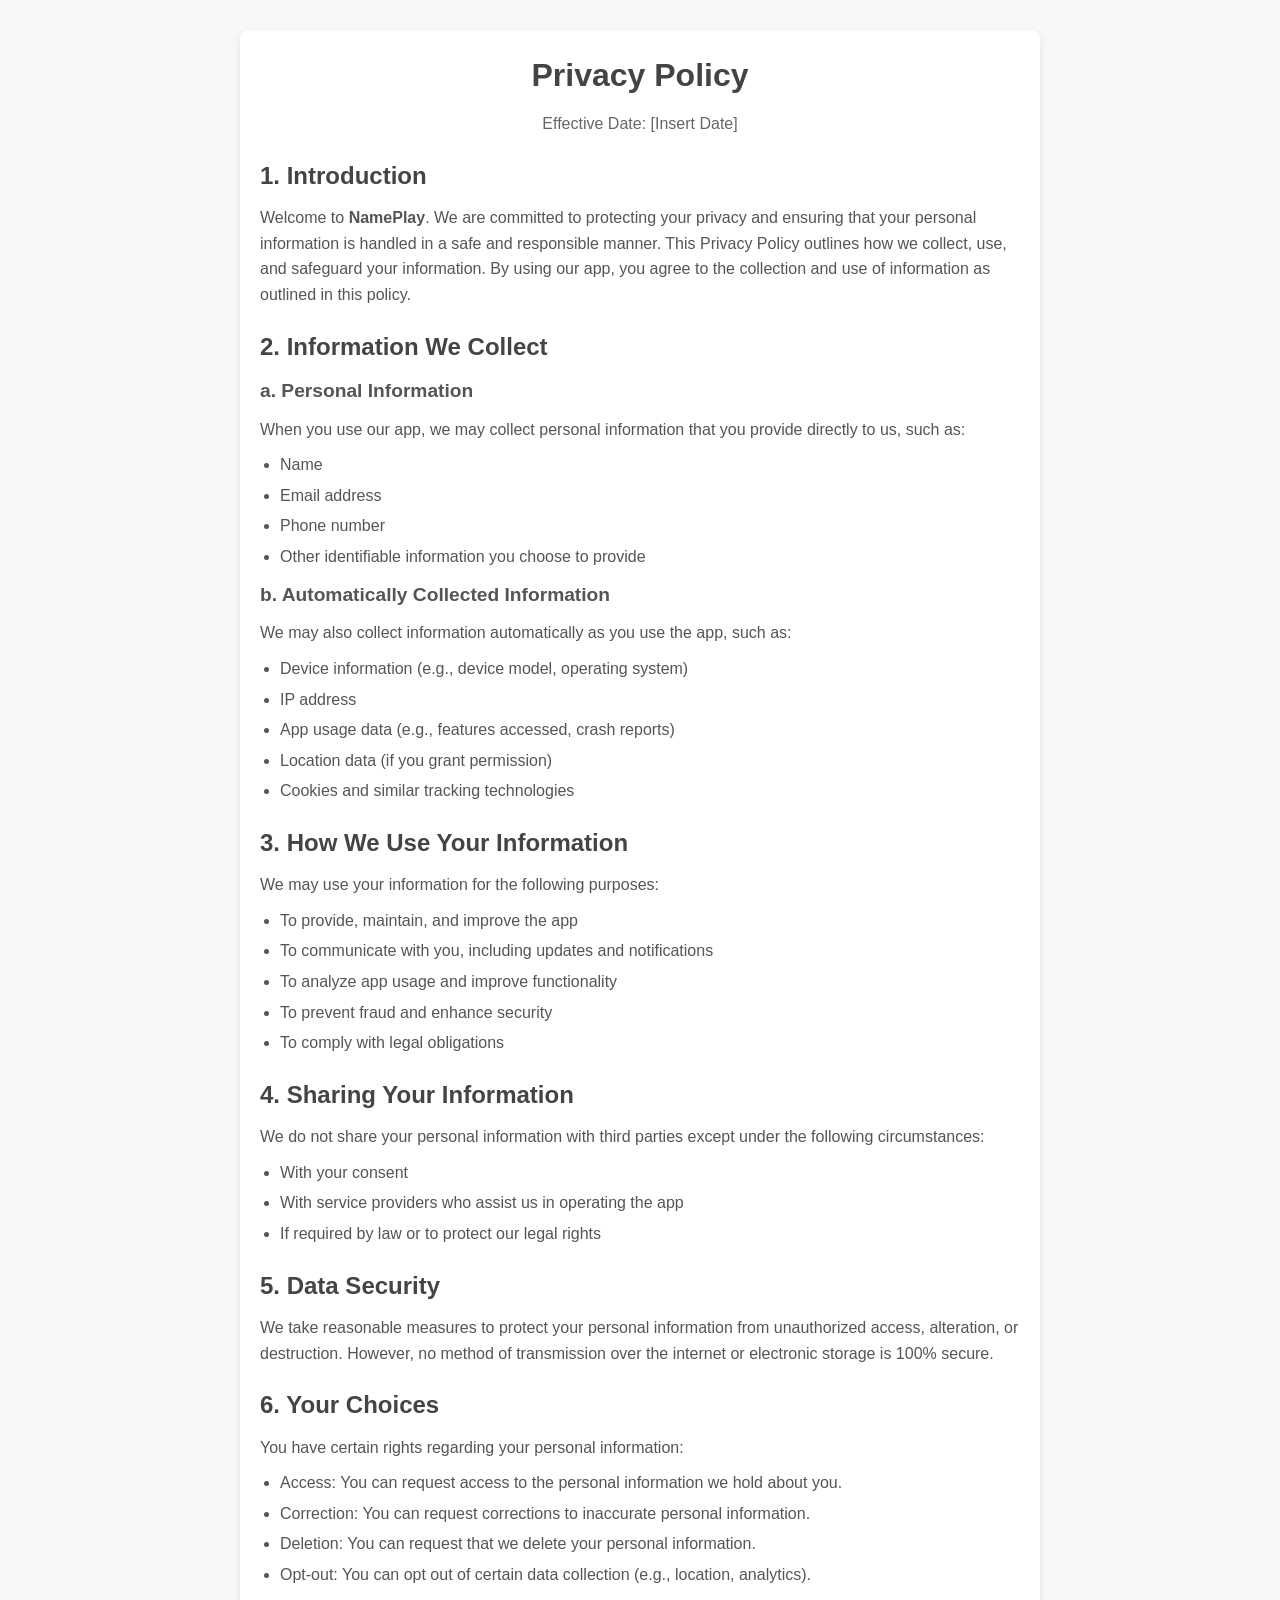
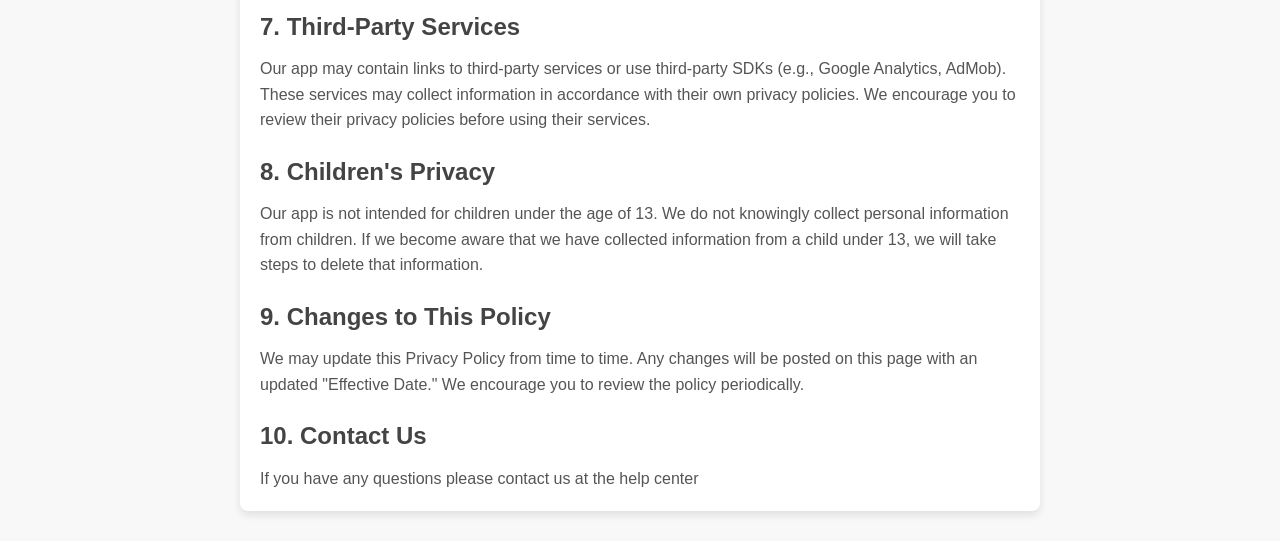
==== index.html @ d82a4f6d "change html file name to index" ====
<!DOCTYPE html>
<html lang="en">
<head>
    <meta charset="UTF-8">
    <meta name="viewport" content="width=device-width, initial-scale=1.0">
    <meta http-equiv="X-UA-Compatible" content="ie=edge">
    <title>Privacy Policy - NamePlay</title>
    <link rel="stylesheet" href="styles.css">
</head>
<body>

    <div class="container">
        <header>
            <h1>Privacy Policy</h1>
            <p>Effective Date: [Insert Date]</p>
        </header>

        <section>
            <h2>1. Introduction</h2>
            <p>Welcome to <strong>NamePlay</strong>. We are committed to protecting your privacy and ensuring that your personal information is handled in a safe and responsible manner. This Privacy Policy outlines how we collect, use, and safeguard your information. By using our app, you agree to the collection and use of information as outlined in this policy.</p>
        </section>

        <section>
            <h2>2. Information We Collect</h2>
            <h3>a. Personal Information</h3>
            <p>When you use our app, we may collect personal information that you provide directly to us, such as:</p>
            <ul>
                <li>Name</li>
                <li>Email address</li>
                <li>Phone number</li>
                <li>Other identifiable information you choose to provide</li>
            </ul>

            <h3>b. Automatically Collected Information</h3>
            <p>We may also collect information automatically as you use the app, such as:</p>
            <ul>
                <li>Device information (e.g., device model, operating system)</li>
                <li>IP address</li>
                <li>App usage data (e.g., features accessed, crash reports)</li>
                <li>Location data (if you grant permission)</li>
                <li>Cookies and similar tracking technologies</li>
            </ul>
        </section>

        <section>
            <h2>3. How We Use Your Information</h2>
            <p>We may use your information for the following purposes:</p>
            <ul>
                <li>To provide, maintain, and improve the app</li>
                <li>To communicate with you, including updates and notifications</li>
                <li>To analyze app usage and improve functionality</li>
                <li>To prevent fraud and enhance security</li>
                <li>To comply with legal obligations</li>
            </ul>
        </section>

        <section>
            <h2>4. Sharing Your Information</h2>
            <p>We do not share your personal information with third parties except under the following circumstances:</p>
            <ul>
                <li>With your consent</li>
                <li>With service providers who assist us in operating the app</li>
                <li>If required by law or to protect our legal rights</li>
            </ul>
        </section>

        <section>
            <h2>5. Data Security</h2>
            <p>We take reasonable measures to protect your personal information from unauthorized access, alteration, or destruction. However, no method of transmission over the internet or electronic storage is 100% secure.</p>
        </section>

        <section>
            <h2>6. Your Choices</h2>
            <p>You have certain rights regarding your personal information:</p>
            <ul>
                <li>Access: You can request access to the personal information we hold about you.</li>
                <li>Correction: You can request corrections to inaccurate personal information.</li>
                <li>Deletion: You can request that we delete your personal information.</li>
                <li>Opt-out: You can opt out of certain data collection (e.g., location, analytics).</li>
            </ul>
        </section>

        <section>
            <h2>7. Third-Party Services</h2>
            <p>Our app may contain links to third-party services or use third-party SDKs (e.g., Google Analytics, AdMob). These services may collect information in accordance with their own privacy policies. We encourage you to review their privacy policies before using their services.</p>
        </section>

        <section>
            <h2>8. Children's Privacy</h2>
            <p>Our app is not intended for children under the age of 13. We do not knowingly collect personal information from children. If we become aware that we have collected information from a child under 13, we will take steps to delete that information.</p>
        </section>

        <section>
            <h2>9. Changes to This Policy</h2>
            <p>We may update this Privacy Policy from time to time. Any changes will be posted on this page with an updated "Effective Date." We encourage you to review the policy periodically.</p>
        </section>

        <section>
            <h2>10. Contact Us</h2>
            <p>If you have any questions please contact us at the help center</p>

        </section>

    </div>

</body>
</html>
---- styles.css ----
* {
    margin: 0;
    padding: 0;
    box-sizing: border-box;
}

body {
    font-family: 'Arial', sans-serif;
    line-height: 1.6;
    color: #333;
    background-color: #f8f8f8;
}

.container {
    width: 90%;
    max-width: 800px;
    margin: 30px auto;
    padding: 20px;
    background-color: white;
    box-shadow: 0 4px 8px rgba(0, 0, 0, 0.1);
    border-radius: 8px;
}

header h1 {
    text-align: center;
    font-size: 2rem;
    color: #444;
    margin-bottom: 10px;
}

header p {
    text-align: center;
    font-size: 1rem;
    color: #666;
}

section h2 {
    font-size: 1.5rem;
    color: #444;
    margin-top: 20px;
}

section h3 {
    font-size: 1.2rem;
    color: #555;
    margin-top: 10px;
}

section p {
    font-size: 1rem;
    margin-top: 10px;
    color: #555;
}

ul {
    margin-top: 10px;
    margin-left: 20px;
}

ul li {
    font-size: 1rem;
    color: #555;
    margin-bottom: 5px;
}

a {
    color: #1e90ff;
    text-decoration: none;
}

a:hover {
    text-decoration: underline;
}

@media (max-width: 600px) {
    .container {
        width: 95%;
        padding: 15px;
    }

    header h1 {
        font-size: 1.8rem;
    }

    section h2 {
        font-size: 1.3rem;
    }

    section h3 {
        font-size: 1rem;
    }
}
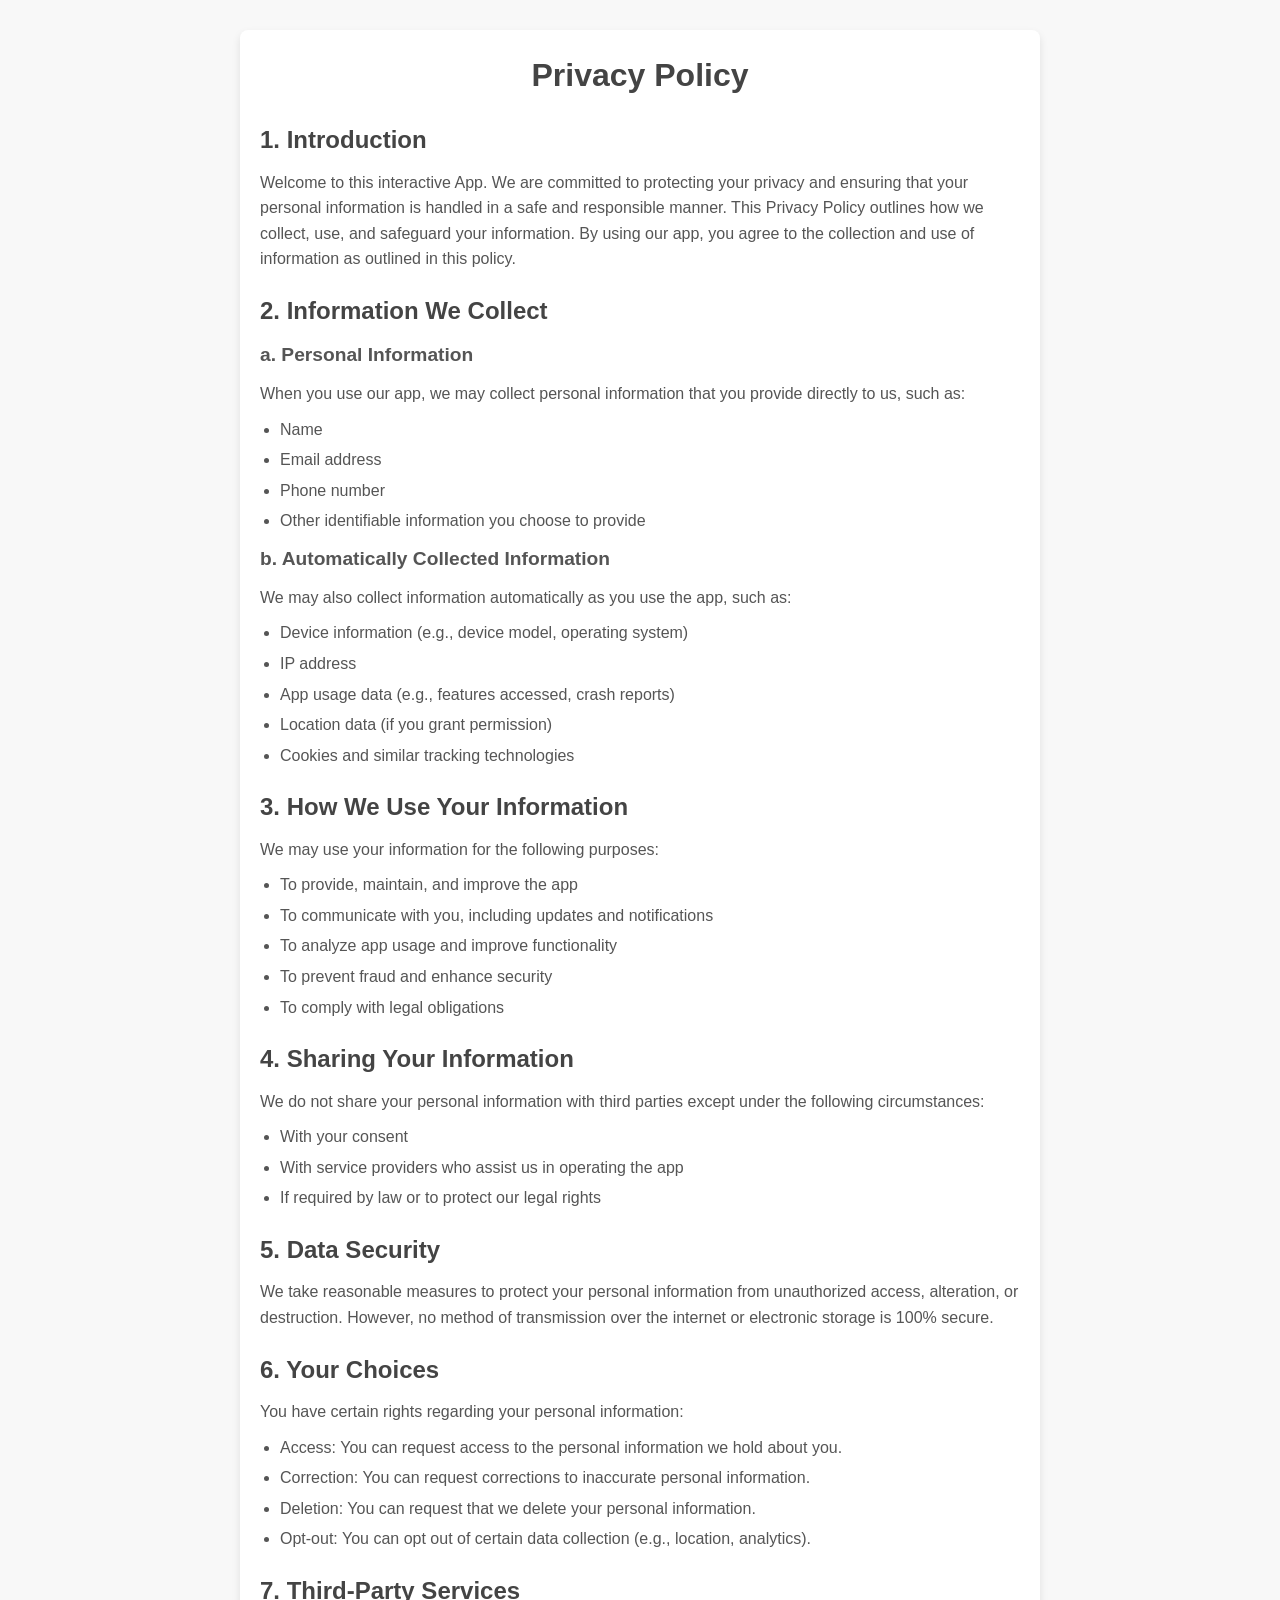
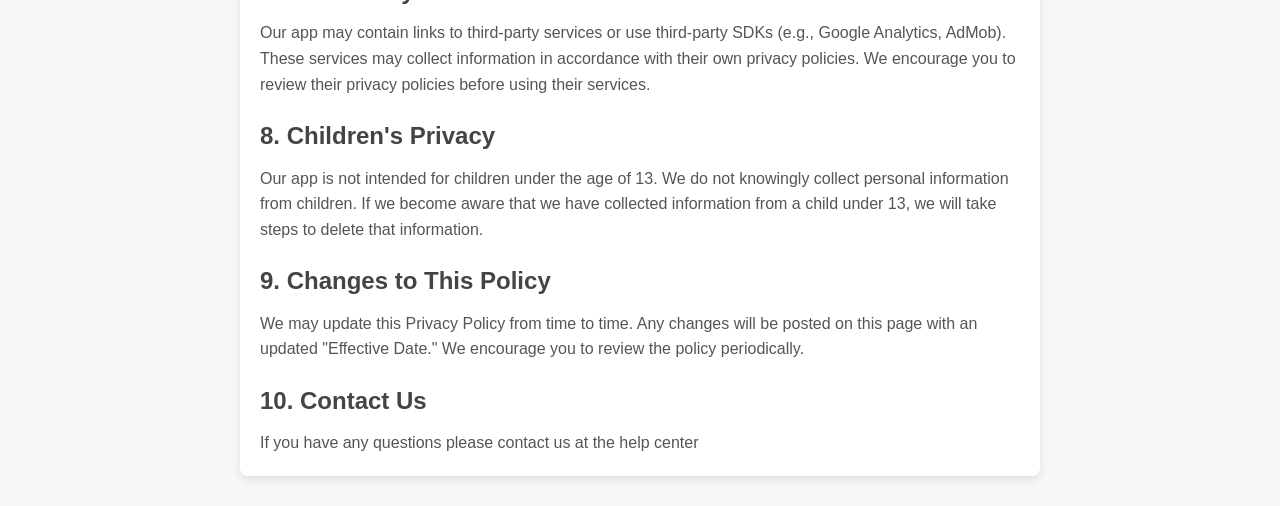
==== commit 60a601fe: "Update Privacy Policy introduction text for clarity" ====
--- a/index.html
+++ b/index.html
@@ -12,12 +12,11 @@
     <div class="container">
         <header>
             <h1>Privacy Policy</h1>
-            <p>Effective Date: [Insert Date]</p>
         </header>
 
         <section>
             <h2>1. Introduction</h2>
-            <p>Welcome to <strong>NamePlay</strong>. We are committed to protecting your privacy and ensuring that your personal information is handled in a safe and responsible manner. This Privacy Policy outlines how we collect, use, and safeguard your information. By using our app, you agree to the collection and use of information as outlined in this policy.</p>
+            <p>Welcome to this interactive App. We are committed to protecting your privacy and ensuring that your personal information is handled in a safe and responsible manner. This Privacy Policy outlines how we collect, use, and safeguard your information. By using our app, you agree to the collection and use of information as outlined in this policy.</p>
         </section>
 
         <section>
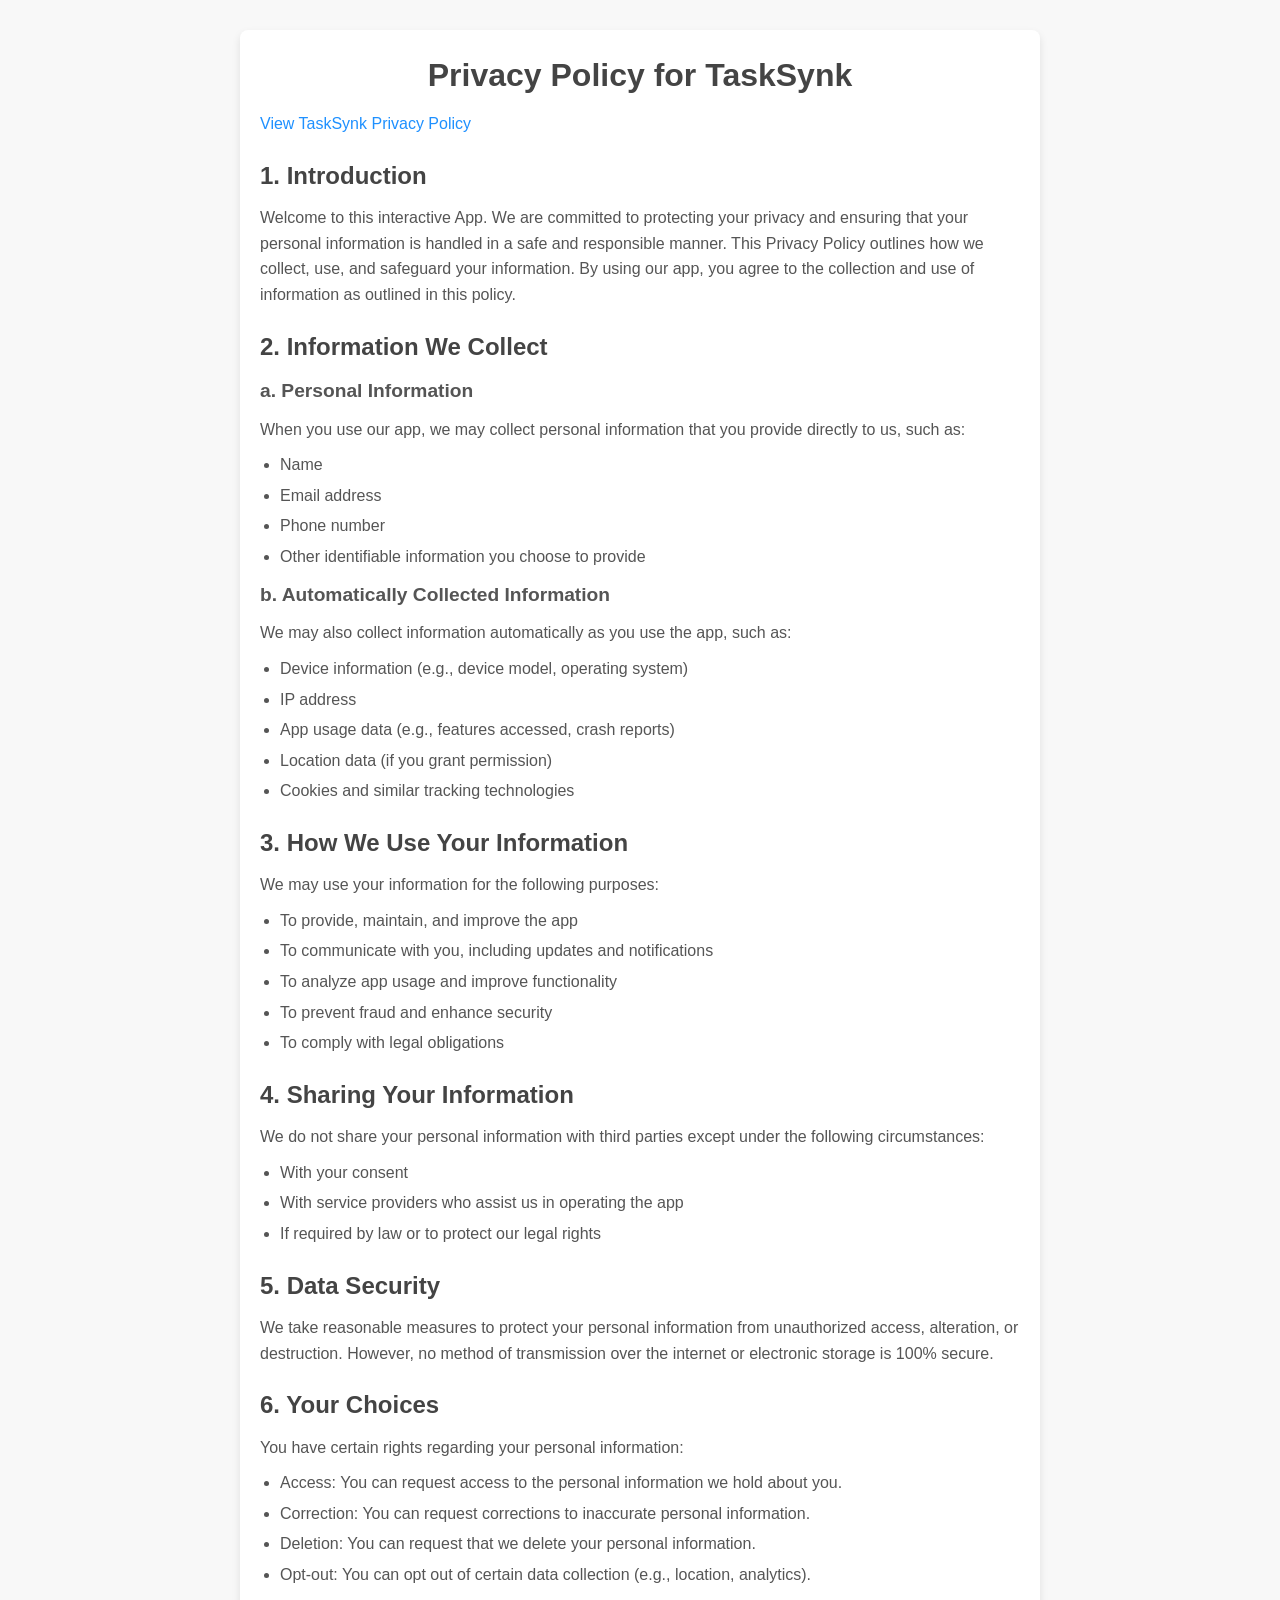
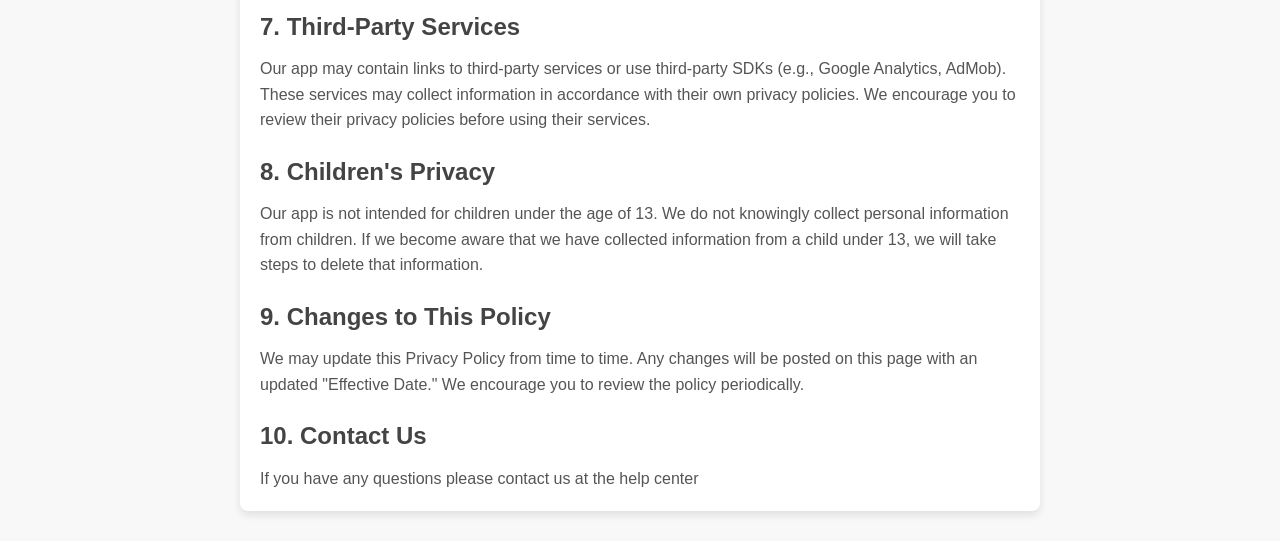
==== commit 96dadfae: "update2 for TaskSynk" ====
--- a/index.html
+++ b/index.html
@@ -11,7 +11,10 @@
 
     <div class="container">
         <header>
-            <h1>Privacy Policy</h1>
+            <h1>Privacy Policy for TaskSynk</h1>
+            <nav>
+                <a href="TaskSynk/PrivacyPolicy.html">View TaskSynk Privacy Policy</a>
+            </nav>            
         </header>
 
         <section>
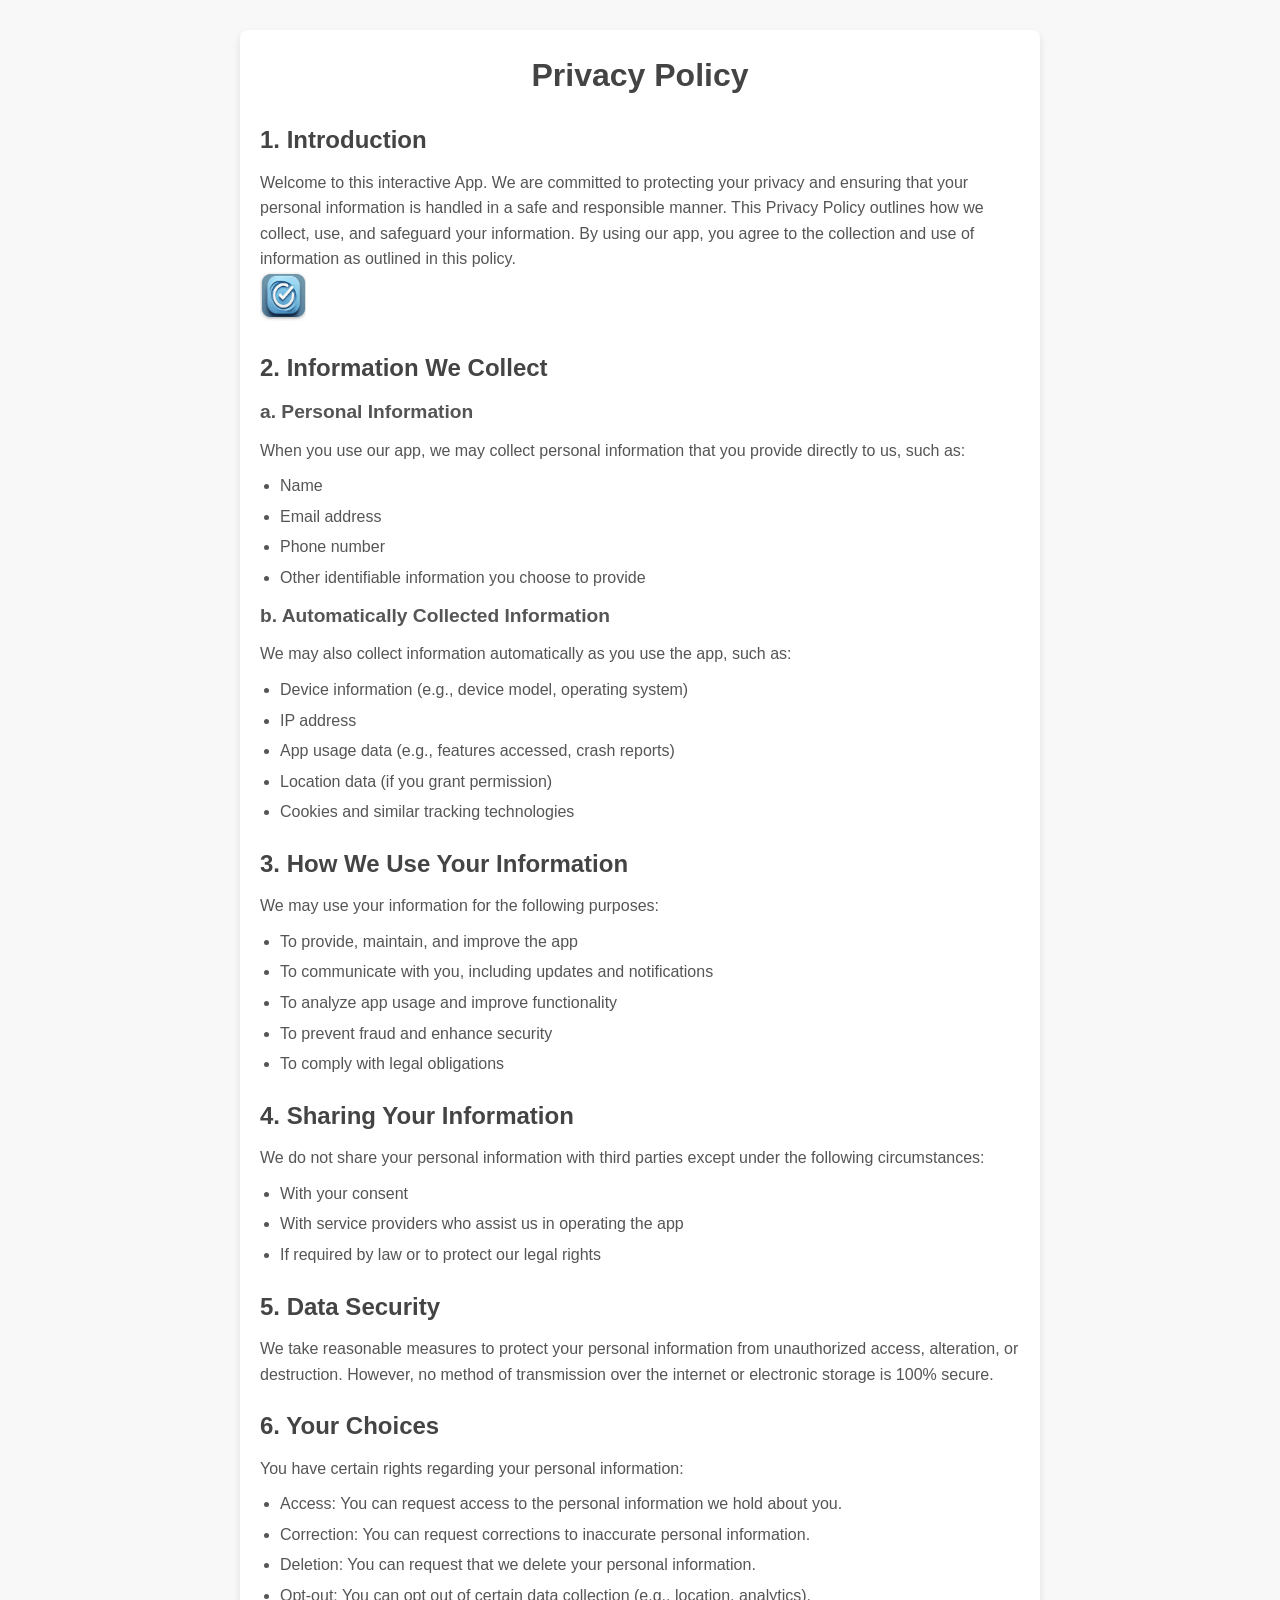
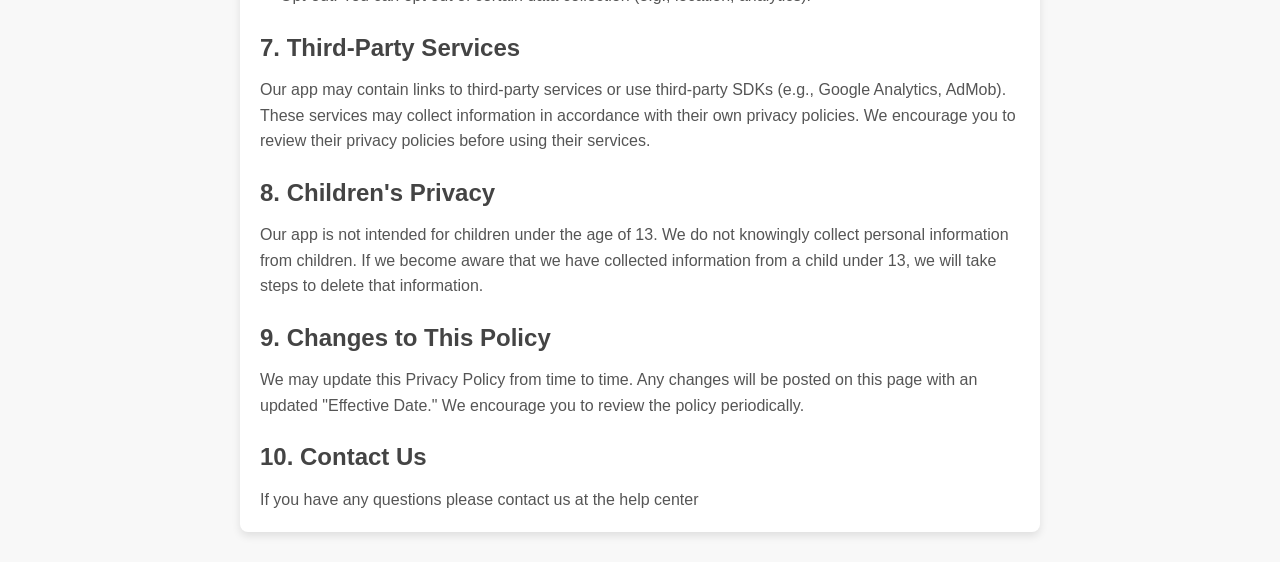
==== commit ae5280dc: "up6" ====
--- a/index.html
+++ b/index.html
@@ -11,15 +11,16 @@
 
     <div class="container">
         <header>
-            <h1>Privacy Policy for TaskSynk</h1>
-            <nav>
-                <a href="TaskSynk/PrivacyPolicy.html">View TaskSynk Privacy Policy</a>
-            </nav>            
+            <h1>Privacy Policy</h1>
+           
         </header>
 
         <section>
             <h2>1. Introduction</h2>
             <p>Welcome to this interactive App. We are committed to protecting your privacy and ensuring that your personal information is handled in a safe and responsible manner. This Privacy Policy outlines how we collect, use, and safeguard your information. By using our app, you agree to the collection and use of information as outlined in this policy.</p>
+            <nav>
+                <a href="TaskSynkPrivacyPolicy/"><img src="TaskSynkPrivacyPolicy/TaskSynk.png" alt="TaskSynk Privacy Policy"></a>
+            </nav> 
         </section>
 
         <section>
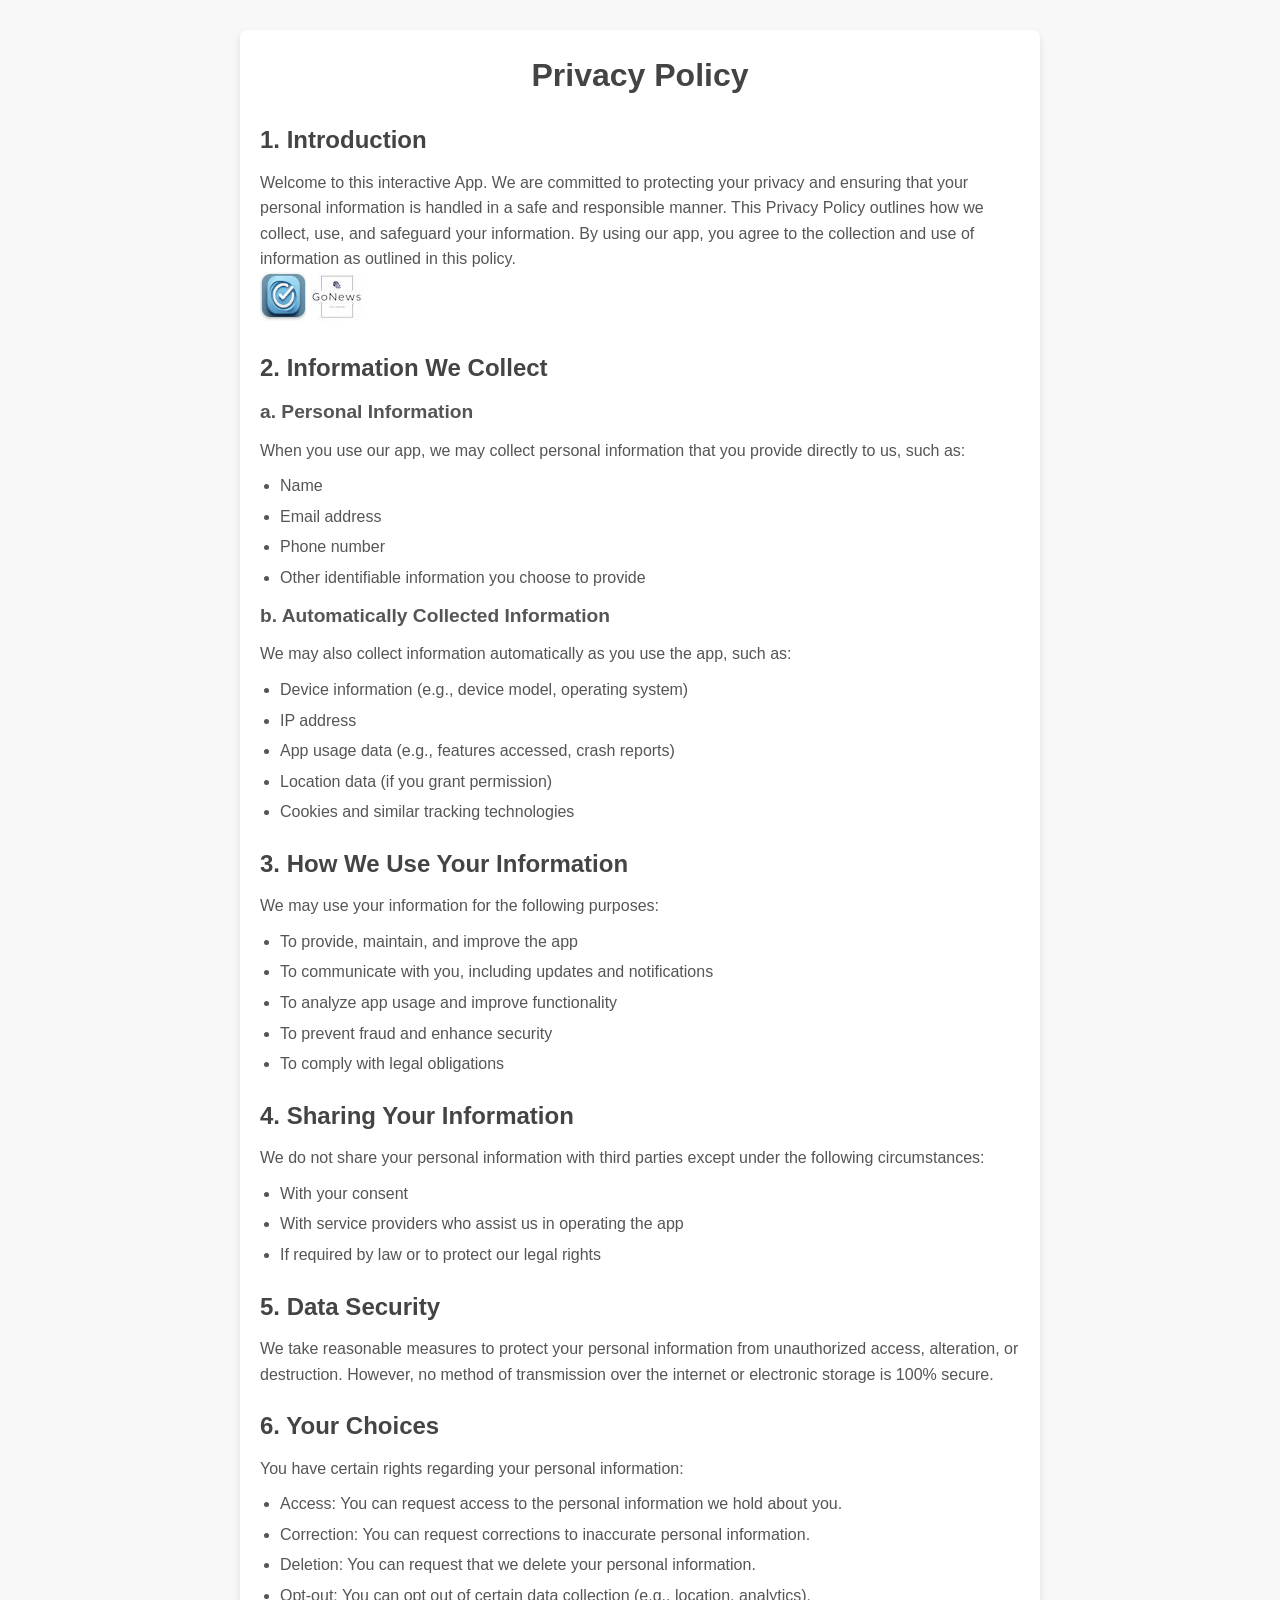
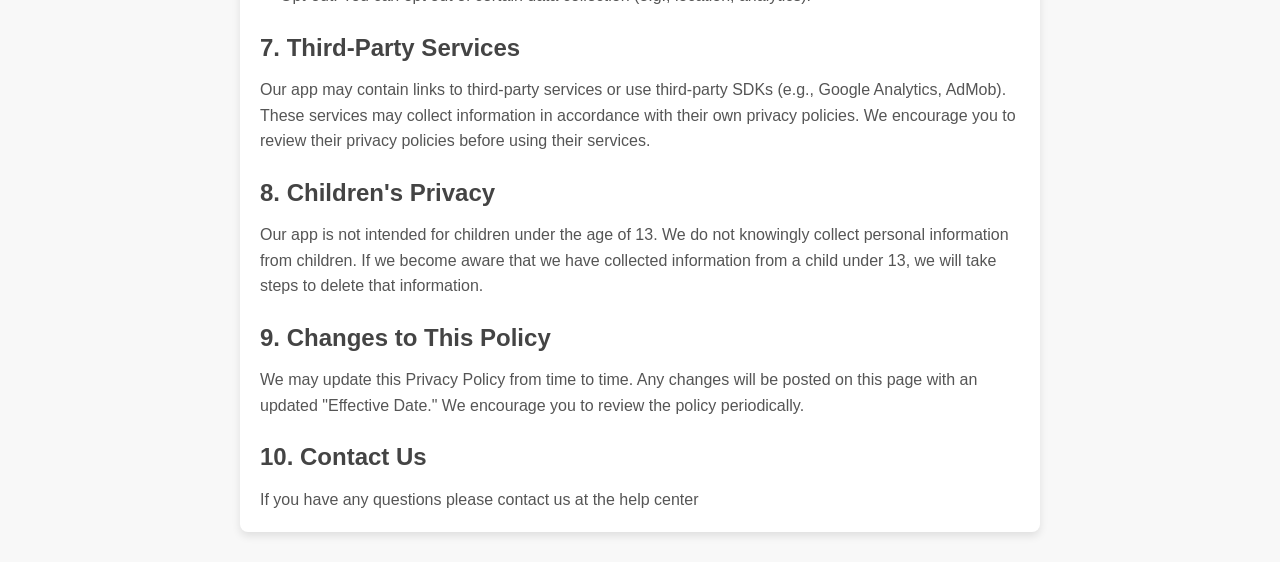
==== commit f8c812c3: "privacy policy go news" ====
--- a/index.html
+++ b/index.html
@@ -20,6 +20,7 @@
             <p>Welcome to this interactive App. We are committed to protecting your privacy and ensuring that your personal information is handled in a safe and responsible manner. This Privacy Policy outlines how we collect, use, and safeguard your information. By using our app, you agree to the collection and use of information as outlined in this policy.</p>
             <nav>
                 <a href="TaskSynkPrivacyPolicy/"><img src="TaskSynkPrivacyPolicy/TaskSynk.png" alt="TaskSynk Privacy Policy"></a>
+                <a href="GoNewsPrivacyPolicy/"><img src="GoNewsPrivacyPolicy/go.jpg" alt="GoNews Privacy Policy"></a>
             </nav> 
         </section>
 
